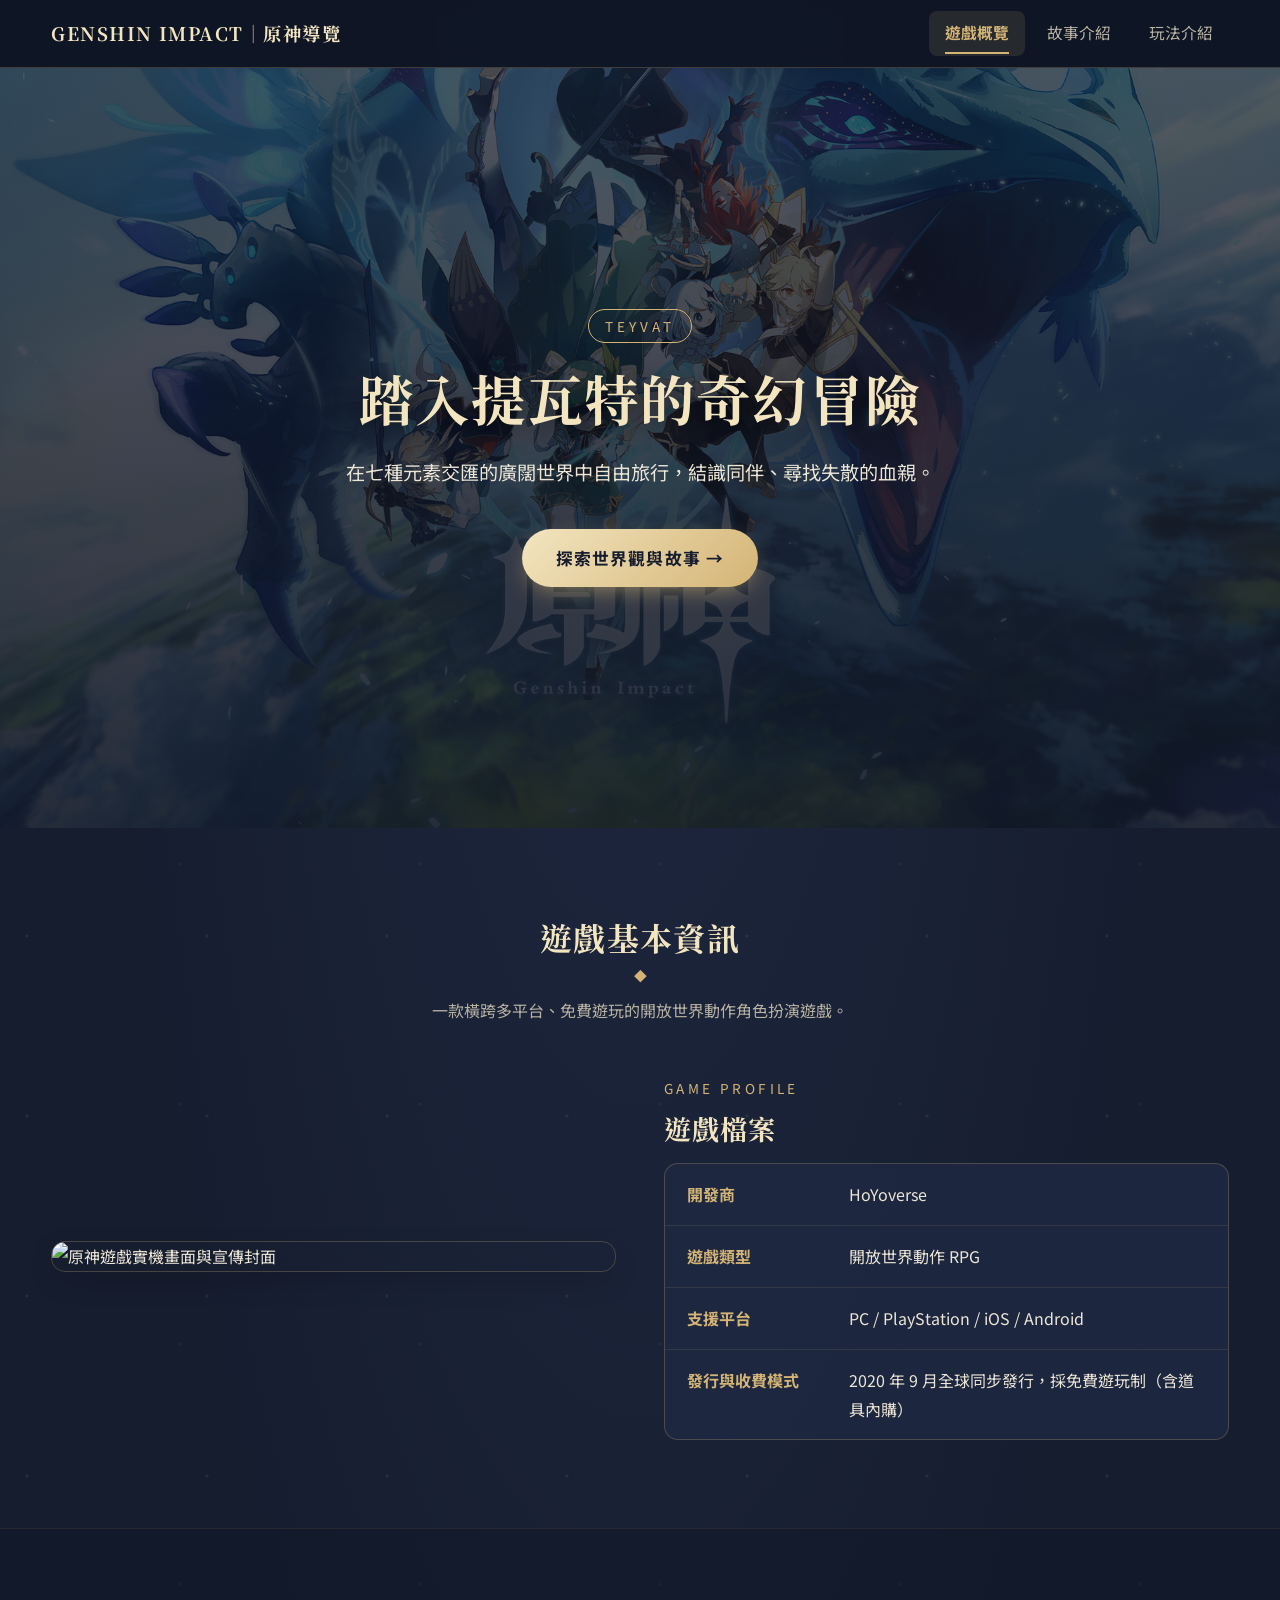
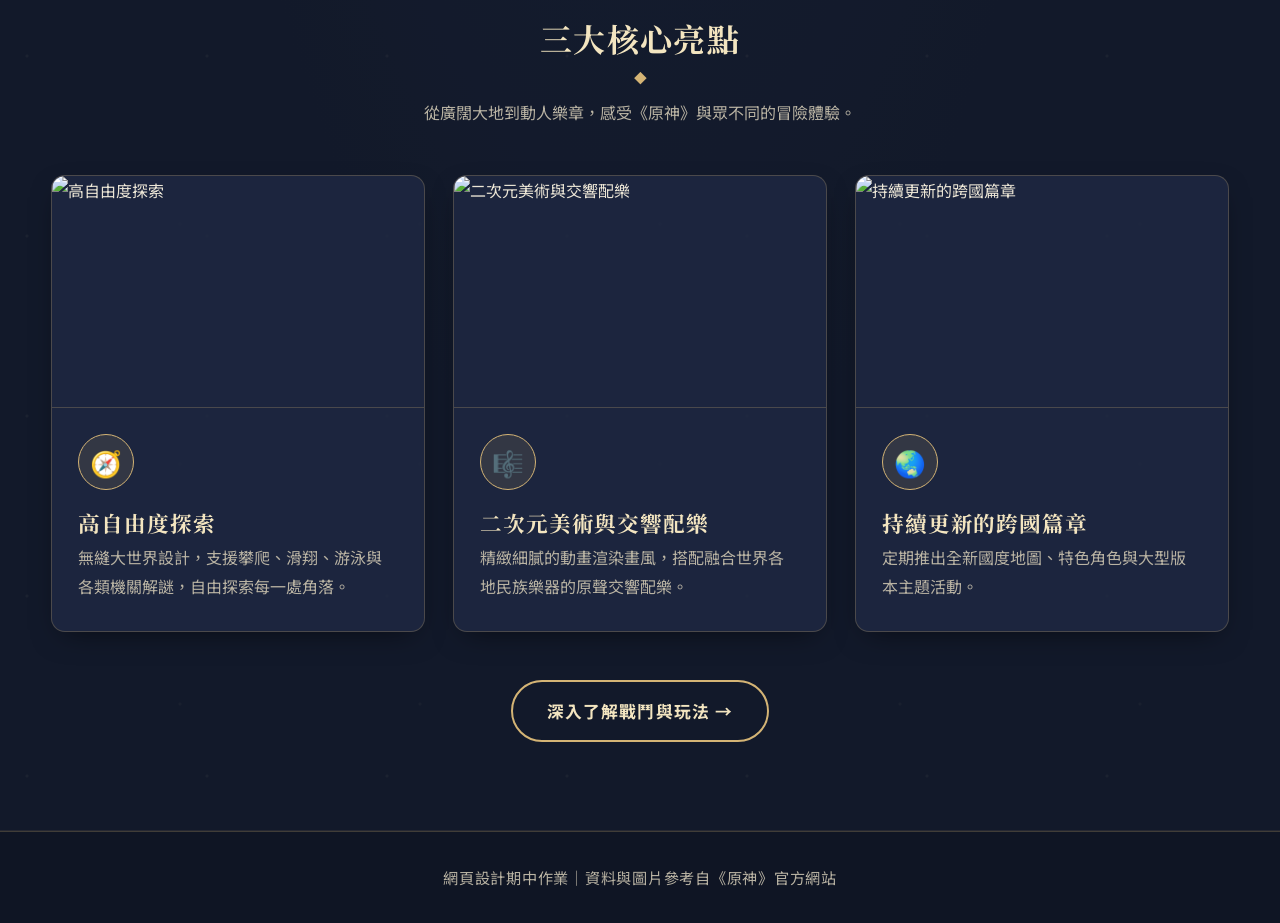
==== index.html @ 0535ddf6 "Add files via upload" ====
<!DOCTYPE html>
<html lang="zh-Hant">
<head>
  <meta charset="UTF-8">
  <meta name="viewport" content="width=device-width, initial-scale=1.0">
  <title>遊戲概覽｜GENSHIN IMPACT 原神導覽</title>
  <meta name="description" content="《原神》遊戲概覽：踏入提瓦特的奇幻冒險，認識遊戲基本資訊與三大核心亮點。">
  <!-- 網頁字型 -->
  <link rel="preconnect" href="https://fonts.googleapis.com">
  <link rel="preconnect" href="https://fonts.gstatic.com" crossorigin>
  <link href="https://fonts.googleapis.com/css2?family=Noto+Sans+TC:wght@400;700&family=Noto+Serif+TC:wght@600;700&display=swap" rel="stylesheet">
  <!-- 全站共用樣式表 -->
  <link rel="stylesheet" href="style.css">
</head>
<body>

  <!-- ===== 頂部導覽列（三頁共用） ===== -->
  <header class="navbar">
    <div class="container">
      <a href="index.html" class="nav-logo">GENSHIN IMPACT<span>｜</span>原神導覽</a>
      <nav>
        <ul class="nav-links">
          <li><a href="index.html" class="active">遊戲概覽</a></li>
          <li><a href="story.html">故事介紹</a></li>
          <li><a href="gameplay.html">玩法介紹</a></li>
        </ul>
      </nav>
    </div>
  </header>

  <main>

    <!-- ===== 區塊 1：主視覺區 Hero Banner ===== -->
    <!-- 圖片用途：首頁滿版主視覺背景圖（設定於 style.css 的 .hero，可替換為 images/hero.jpg） -->
    <section class="hero">
      <div class="hero-content">
        <span class="hero-tag">TEYVAT</span>
        <h1>踏入提瓦特的奇幻冒險</h1>
        <p>在七種元素交匯的廣闊世界中自由旅行，結識同伴、尋找失散的血親。</p>
        <!-- 跳轉按鈕 1：前往故事介紹 -->
        <a href="story.html" class="btn btn-primary">探索世界觀與故事 →</a>
      </div>
    </section>

    <!-- ===== 區塊 2：基本資訊卡 ===== -->
    <section class="section">
      <div class="container">
        <h2 class="section-title">遊戲基本資訊</h2>
        <p class="section-desc">一款橫跨多平台、免費遊玩的開放世界動作角色扮演遊戲。</p>

        <div class="split">
          <div class="split-media">
            <!-- 圖片用途：遊戲實機畫面／宣傳封面圖（可替換為 images/cover.jpg） -->
            <img src="C:\Users\Administrator\Desktop\genshin-site\image\1.jpg" alt="原神遊戲實機畫面與宣傳封面">
          </div>
          <div class="split-text">
            <span class="label">GAME PROFILE</span>
            <h3>遊戲檔案</h3>
            <ul class="info-list">
              <li><span class="info-key">開發商</span><span>HoYoverse</span></li>
              <li><span class="info-key">遊戲類型</span><span>開放世界動作 RPG</span></li>
              <li><span class="info-key">支援平台</span><span>PC / PlayStation / iOS / Android</span></li>
              <li><span class="info-key">發行與收費模式</span><span>2020 年 9 月全球同步發行，採免費遊玩制（含道具內購）</span></li>
            </ul>
          </div>
        </div>
      </div>
    </section>

    <!-- ===== 區塊 3：遊戲三大核心亮點 ===== -->
    <section class="section section-alt">
      <div class="container">
        <h2 class="section-title">三大核心亮點</h2>
        <p class="section-desc">從廣闊大地到動人樂章，感受《原神》與眾不同的冒險體驗。</p>

        <div class="grid grid-3">
          <!-- 卡片 1 -->
          <article class="card">
            <!-- 圖片用途：高自由度探索示意圖（可替換為 images/explore.jpg） -->
            <img src="C:\Users\Administrator\Desktop\genshin-site\image\2.jpg" alt="高自由度探索">
            <div class="card-body">
              <div class="card-icon">🧭</div>
              <h3>高自由度探索</h3>
              <p>無縫大世界設計，支援攀爬、滑翔、游泳與各類機關解謎，自由探索每一處角落。</p>
            </div>
          </article>

          <!-- 卡片 2 -->
          <article class="card">
            <!-- 圖片用途：美術與配樂示意圖（可替換為 images/art-music.jpg） -->
            <img src="C:\Users\Administrator\Desktop\genshin-site\image\3.png" alt="二次元美術與交響配樂">
            <div class="card-body">
              <div class="card-icon">🎼</div>
              <h3>二次元美術與交響配樂</h3>
              <p>精緻細膩的動畫渲染畫風，搭配融合世界各地民族樂器的原聲交響配樂。</p>
            </div>
          </article>

          <!-- 卡片 3 -->
          <article class="card">
            <!-- 圖片用途：版本更新示意圖（可替換為 images/update.jpg） -->
            <img src="C:\Users\Administrator\Desktop\genshin-site\image\4.jpg" alt="持續更新的跨國篇章">
            <div class="card-body">
              <div class="card-icon">🌏</div>
              <h3>持續更新的跨國篇章</h3>
              <p>定期推出全新國度地圖、特色角色與大型版本主題活動。</p>
            </div>
          </article>
        </div>

        <!-- 跳轉按鈕 2：前往玩法介紹 -->
        <div class="btn-center">
          <a href="gameplay.html" class="btn btn-secondary">深入了解戰鬥與玩法 →</a>
        </div>
      </div>
    </section>

  </main>

  <!-- ===== 頁尾（三頁共用） ===== -->
  <footer class="footer">
    <div class="container">
      <p>網頁設計期中作業｜資料與圖片參考自《原神》官方網站</p>
    </div>
  </footer>

</body>
</html>
---- style.css ----
/* =========================================================
   GENSHIN IMPACT｜原神導覽 — 全站共用樣式表 style.css
   配色：深星空藍 #161d2f / #1f2942  ＋ 香檳金 #d4b475 / #f3e5c0
   ========================================================= */

/* ---------- 1. 色彩與基本變數 ---------- */
:root {
  --navy-900: #0f1524;
  --navy-800: #161d2f;
  --navy-700: #1f2942;
  --navy-600: #2a3656;
  --gold-500: #d4b475;
  --gold-300: #e6cf9c;
  --gold-100: #f3e5c0;
  --text-main: #ece6d6;
  --text-soft: #b9b3a3;
  --card-bg: rgba(31, 41, 66, 0.85);
  --card-border: rgba(212, 180, 117, 0.25);
  --shadow-card: 0 10px 30px -12px rgba(0, 0, 0, 0.6);
  --shadow-glow: 0 0 0 1px rgba(212, 180, 117, 0.5), 0 14px 36px -10px rgba(212, 180, 117, 0.35);
  --radius: 14px;
  --nav-height: 68px;
  --font-serif: "Noto Serif TC", "Songti TC", serif;
  --font-sans: "Noto Sans TC", "PingFang TC", "Microsoft JhengHei", sans-serif;
  --transition: all 0.3s ease;
}

/* ---------- 2. 全域重置 ---------- */
*,
*::before,
*::after {
  box-sizing: border-box;
  margin: 0;
  padding: 0;
}

html {
  scroll-behavior: smooth;
}

body {
  font-family: var(--font-sans);
  line-height: 1.8;
  color: var(--text-main);
  background-color: var(--navy-800);
  /* 星空點點背景 */
  background-image:
    radial-gradient(circle at 15% 20%, rgba(243, 229, 192, 0.08) 0 1px, transparent 2px),
    radial-gradient(circle at 75% 60%, rgba(243, 229, 192, 0.06) 0 1px, transparent 2px),
    radial-gradient(ellipse at top, var(--navy-700), var(--navy-800) 60%);
  background-size: 180px 180px, 240px 240px, 100% 100%;
  padding-top: var(--nav-height);
}

img {
  display: block;
  max-width: 100%;
  height: auto;
}

a {
  color: inherit;
  text-decoration: none;
}

h1,
h2,
h3 {
  font-family: var(--font-serif);
  line-height: 1.35;
  letter-spacing: 0.04em;
}

.container {
  width: min(1180px, 92%);
  margin: 0 auto;
}

/* ---------- 3. 頂部導覽列 Navbar（三頁共用） ---------- */
.navbar {
  position: fixed;
  top: 0;
  left: 0;
  right: 0;
  z-index: 100;
  height: var(--nav-height);
  background: rgba(15, 21, 36, 0.92);
  backdrop-filter: blur(8px);
  border-bottom: 1px solid var(--card-border);
}

.navbar .container {
  height: 100%;
  display: flex;
  align-items: center;
  justify-content: space-between;
  gap: 16px;
}

.nav-logo {
  font-family: var(--font-serif);
  font-weight: 700;
  font-size: 1.15rem;
  letter-spacing: 0.08em;
  color: var(--gold-100);
  white-space: nowrap;
  transition: var(--transition);
}

.nav-logo span {
  color: var(--gold-500);
}

.nav-logo:hover {
  color: var(--gold-500);
  text-shadow: 0 0 12px rgba(212, 180, 117, 0.6);
}

.nav-links {
  list-style: none;
  display: flex;
  gap: 6px;
}

.nav-links a {
  position: relative;
  display: inline-block;
  padding: 8px 16px;
  border-radius: 8px;
  font-size: 0.98rem;
  color: var(--text-soft);
  transition: var(--transition);
}

.nav-links a::after {
  content: "";
  position: absolute;
  left: 16px;
  right: 16px;
  bottom: 2px;
  height: 2px;
  background: var(--gold-500);
  transform: scaleX(0);
  transition: transform 0.3s ease;
}

.nav-links a:hover {
  color: var(--gold-100);
  background: rgba(212, 180, 117, 0.08);
}

/* 目前所在頁面 */
.nav-links a.active {
  color: var(--gold-500);
  font-weight: 700;
  background: rgba(212, 180, 117, 0.12);
}

.nav-links a.active::after,
.nav-links a:hover::after {
  transform: scaleX(1);
}

/* ---------- 4. 按鈕 ---------- */
.btn {
  display: inline-block;
  padding: 14px 34px;
  border-radius: 999px;
  font-weight: 700;
  font-size: 1.05rem;
  letter-spacing: 0.06em;
  cursor: pointer;
  transition: var(--transition);
}

.btn-primary {
  color: var(--navy-800);
  background: linear-gradient(135deg, var(--gold-100), var(--gold-500));
  box-shadow: 0 8px 24px -8px rgba(212, 180, 117, 0.7);
}

.btn-primary:hover {
  transform: translateY(-3px);
  box-shadow: 0 0 24px rgba(243, 229, 192, 0.55), 0 12px 30px -8px rgba(212, 180, 117, 0.8);
}

.btn-secondary {
  color: var(--gold-100);
  border: 2px solid var(--gold-500);
  background: transparent;
}

.btn-secondary:hover {
  color: var(--navy-800);
  background: var(--gold-500);
  transform: translateY(-3px);
  box-shadow: 0 0 22px rgba(212, 180, 117, 0.5);
}

.btn-center {
  text-align: center;
  margin-top: 48px;
}

/* ---------- 5. 區塊通用 ---------- */
.section {
  padding: 88px 0;
}

.section-alt {
  background: rgba(15, 21, 36, 0.45);
  border-top: 1px solid rgba(212, 180, 117, 0.1);
  border-bottom: 1px solid rgba(212, 180, 117, 0.1);
}

.section-title {
  text-align: center;
  font-size: 2rem;
  color: var(--gold-100);
  margin-bottom: 12px;
}

.section-title::after {
  content: "◆";
  display: block;
  margin-top: 8px;
  font-size: 0.8rem;
  color: var(--gold-500);
  letter-spacing: 0;
}

.section-desc {
  text-align: center;
  color: var(--text-soft);
  max-width: 680px;
  margin: 0 auto 48px;
}

/* ---------- 6. 主視覺 Hero Banner（index.html） ---------- */
.hero {
  position: relative;
  min-height: min(calc(100vh - var(--nav-height)), 760px);
  display: flex;
  align-items: center;
  justify-content: center;
  text-align: center;
  /* 背景圖：可替換為本地圖片，例如 url("images/hero.jpg") */
  background: url(./image/1.jpg) center / cover no-repeat;
}

/* 深色半透明遮罩 */
.hero::before {
  content: "";
  position: absolute;
  inset: 0;
  background: linear-gradient(180deg, rgba(15, 21, 36, 0.7), rgba(15, 21, 36, 0.9));
}

.hero-content {
  position: relative;
  z-index: 1;
  padding: 40px 20px;
  max-width: 820px;
}

.hero-tag {
  display: inline-block;
  margin-bottom: 18px;
  padding: 4px 16px;
  border: 1px solid var(--gold-500);
  border-radius: 999px;
  font-size: 0.85rem;
  letter-spacing: 0.3em;
  color: var(--gold-500);
}

.hero h1 {
  font-size: 3.4rem;
  color: var(--gold-100);
  text-shadow: 0 4px 24px rgba(0, 0, 0, 0.6);
  margin-bottom: 20px;
}

.hero p {
  font-size: 1.2rem;
  color: var(--text-main);
  margin-bottom: 40px;
}

/* ---------- 7. 頁面標題區 Page Header（story / gameplay） ---------- */
.page-header {
  position: relative;
  padding: 110px 0 90px;
  text-align: center;
  background-position: center;
  background-size: cover;
}

.page-header::before {
  content: "";
  position: absolute;
  inset: 0;
  background: linear-gradient(180deg, rgba(15, 21, 36, 0.72), rgba(22, 29, 47, 0.95));
}

.page-header .container {
  position: relative;
  z-index: 1;
}

.page-header h1 {
  font-size: 2.6rem;
  color: var(--gold-100);
  margin-bottom: 16px;
}

.page-header p {
  font-size: 1.15rem;
  color: var(--text-soft);
  max-width: 720px;
  margin: 0 auto;
}

.page-header .quote {
  font-family: var(--font-serif);
  font-style: italic;
  color: var(--gold-300);
}

/* 頁首背景圖：可替換為本地圖片 */
.header-story {
  background-image: url(./image/6.jpg);
}

.header-gameplay {
  background-image: url(./image/13.jpg);
}

/* ---------- 8. 左右圖文並排 ---------- */
.split {
  display: grid;
  grid-template-columns: 1fr 1fr;
  gap: 48px;
  align-items: center;
}

.split + .split {
  margin-top: 64px;
}

/* 交錯排列：圖片放右邊 */
.split.reverse .split-media {
  order: 2;
}

.split-media img {
  width: 100%;
  border-radius: var(--radius);
  border: 1px solid var(--card-border);
  box-shadow: var(--shadow-card);
  transition: var(--transition);
}

.split-media img:hover {
  transform: scale(1.02);
  box-shadow: var(--shadow-glow);
}

.split-text h2,
.split-text h3 {
  color: var(--gold-100);
  font-size: 1.7rem;
  margin-bottom: 16px;
}

.split-text p {
  color: var(--text-main);
  margin-bottom: 14px;
}

.split-text .label {
  display: inline-block;
  margin-bottom: 10px;
  font-size: 0.85rem;
  letter-spacing: 0.25em;
  color: var(--gold-500);
}

/* 基本資訊清單 */
.info-list {
  list-style: none;
  border: 1px solid var(--card-border);
  border-radius: var(--radius);
  overflow: hidden;
  background: var(--card-bg);
}

.info-list li {
  display: grid;
  grid-template-columns: 150px 1fr;
  gap: 12px;
  padding: 16px 22px;
  border-bottom: 1px solid rgba(212, 180, 117, 0.12);
  transition: var(--transition);
}

.info-list li:last-child {
  border-bottom: none;
}

.info-list li:hover {
  background: rgba(212, 180, 117, 0.07);
}

.info-list .info-key {
  color: var(--gold-500);
  font-weight: 700;
}

/* ---------- 9. 卡片網格 ---------- */
.grid {
  display: grid;
  gap: 28px;
}

.grid-3 {
  grid-template-columns: repeat(3, 1fr);
}

.grid-2 {
  grid-template-columns: repeat(2, 1fr);
}

.card {
  background: var(--card-bg);
  border: 1px solid var(--card-border);
  border-radius: var(--radius);
  box-shadow: var(--shadow-card);
  overflow: hidden;
  transition: var(--transition);
  display: flex;
  flex-direction: column;
}

.card:hover {
  transform: translateY(-6px);
  box-shadow: var(--shadow-glow);
  border-color: var(--gold-500);
}

.card img {
  width: 100%;
  aspect-ratio: 16 / 10;
  object-fit: cover;
  border-bottom: 1px solid var(--card-border);
}

.card-body {
  padding: 26px 26px 30px;
  flex: 1;
}

.card-body h3 {
  color: var(--gold-100);
  font-size: 1.35rem;
  margin-bottom: 6px;
}

.card-sub {
  display: block;
  margin-bottom: 12px;
  font-size: 0.9rem;
  letter-spacing: 0.12em;
  color: var(--gold-500);
}

.card-body p {
  color: var(--text-soft);
}

/* 亮點卡片的序號圖示 */
.card-icon {
  width: 56px;
  height: 56px;
  display: grid;
  place-items: center;
  margin-bottom: 18px;
  border-radius: 50%;
  font-size: 1.6rem;
  background: rgba(212, 180, 117, 0.12);
  border: 1px solid var(--gold-500);
  transition: var(--transition);
}

.card:hover .card-icon {
  background: var(--gold-500);
  box-shadow: 0 0 18px rgba(212, 180, 117, 0.6);
}

/* 等高卡片（gameplay 2x2） */
.feature-card .card-body {
  display: flex;
  flex-direction: column;
}

/* ---------- 10. 元素徽章 Badge ---------- */
.badge-row {
  display: flex;
  flex-wrap: wrap;
  justify-content: center;
  gap: 14px;
  margin-bottom: 56px;
}

.badge {
  display: inline-flex;
  align-items: center;
  gap: 8px;
  padding: 10px 24px;
  border-radius: 999px;
  font-weight: 700;
  font-size: 1.05rem;
  color: #fff;
  border: 1px solid rgba(255, 255, 255, 0.25);
  text-shadow: 0 1px 3px rgba(0, 0, 0, 0.4);
  transition: var(--transition);
  cursor: default;
}

.badge:hover {
  transform: translateY(-4px) scale(1.05);
  filter: brightness(1.15);
}

.badge-pyro    { background: linear-gradient(135deg, #ff7b4a, #e2432b); box-shadow: 0 6px 18px -6px #e2432b; }
.badge-hydro   { background: linear-gradient(135deg, #3fb5ff, #1e6fd9); box-shadow: 0 6px 18px -6px #1e6fd9; }
.badge-anemo   { background: linear-gradient(135deg, #6fe3c8, #22a88f); box-shadow: 0 6px 18px -6px #22a88f; }
.badge-electro { background: linear-gradient(135deg, #c58cff, #8a45e6); box-shadow: 0 6px 18px -6px #8a45e6; }
.badge-dendro  { background: linear-gradient(135deg, #a6e04a, #4caf2d); box-shadow: 0 6px 18px -6px #4caf2d; }
.badge-cryo    { background: linear-gradient(135deg, #b8f1ff, #5cc4e6); box-shadow: 0 6px 18px -6px #5cc4e6; color: #10304a; text-shadow: none; }
.badge-geo     { background: linear-gradient(135deg, #f7d070, #c99227); box-shadow: 0 6px 18px -6px #c99227; color: #3a2a08; text-shadow: none; }

/* ---------- 11. 元素反應表格 ---------- */
.table-wrap {
  overflow-x: auto;
  border-radius: var(--radius);
  border: 1px solid var(--card-border);
  box-shadow: var(--shadow-card);
}

.reaction-table {
  width: 100%;
  min-width: 600px;
  border-collapse: collapse;
  background: var(--card-bg);
}

.reaction-table caption {
  caption-side: top;
  padding: 18px;
  font-family: var(--font-serif);
  font-size: 1.3rem;
  color: var(--gold-100);
  background: var(--navy-900);
}

.reaction-table th,
.reaction-table td {
  padding: 16px 22px;
  text-align: left;
  border-bottom: 1px solid rgba(212, 180, 117, 0.12);
}

.reaction-table thead th {
  background: linear-gradient(135deg, var(--gold-100), var(--gold-500));
  color: var(--navy-800);
  font-weight: 700;
  letter-spacing: 0.1em;
}

/* 隔行變色 */
.reaction-table tbody tr:nth-child(even) {
  background: rgba(15, 21, 36, 0.5);
}

.reaction-table tbody tr {
  transition: var(--transition);
}

/* hover 效果 */
.reaction-table tbody tr:hover {
  background: rgba(212, 180, 117, 0.14);
}

.reaction-table td:first-child {
  font-weight: 700;
  color: var(--gold-500);
  white-space: nowrap;
}

.reaction-table td:nth-child(2) {
  white-space: nowrap;
}

.el-pyro    { color: #ff8a5c; font-weight: 700; }
.el-hydro   { color: #5cc0ff; font-weight: 700; }
.el-electro { color: #c99bff; font-weight: 700; }
.el-dendro  { color: #a6e04a; font-weight: 700; }
.el-cryo    { color: #a8ecff; font-weight: 700; }

/* ---------- 12. 頁尾 Footer（三頁共用） ---------- */
.footer {
  padding: 32px 0;
  text-align: center;
  background: var(--navy-900);
  border-top: 1px solid var(--card-border);
  color: var(--text-soft);
  font-size: 0.95rem;
  letter-spacing: 0.05em;
}

/* ---------- 13. 響應式設計 @media ---------- */
/* 平板 */
@media (max-width: 992px) {
  .grid-3 {
    grid-template-columns: repeat(2, 1fr);
  }

  .hero h1 {
    font-size: 2.7rem;
  }

  .split {
    gap: 32px;
  }
}

/* 手機 */
@media (max-width: 768px) {
  :root {
    --nav-height: 108px;
  }

  .navbar .container {
    flex-direction: column;
    justify-content: center;
    gap: 6px;
  }

  .nav-logo {
    font-size: 1rem;
  }

  .nav-links a {
    padding: 6px 12px;
    font-size: 0.92rem;
  }

  .section {
    padding: 64px 0;
  }

  .section-title {
    font-size: 1.6rem;
  }

  .hero {
    min-height: 78vh;
  }

  .hero h1 {
    font-size: 2rem;
  }

  .hero p {
    font-size: 1.02rem;
  }

  .page-header {
    padding: 72px 0 60px;
  }

  .page-header h1 {
    font-size: 1.8rem;
  }

  /* 左右並排 → 上下堆疊 */
  .split {
    grid-template-columns: 1fr;
  }

  .split.reverse .split-media {
    order: 0;
  }

  .grid-3,
  .grid-2 {
    grid-template-columns: 1fr;
  }

  .info-list li {
    grid-template-columns: 1fr;
    gap: 2px;
  }

  .btn {
    padding: 12px 26px;
    font-size: 0.98rem;
  }
}

/* 小螢幕手機 */
@media (max-width: 400px) {
  .nav-links {
    gap: 2px;
  }

  .nav-links a {
    padding: 6px 8px;
    font-size: 0.86rem;
  }

  .badge {
    padding: 8px 18px;
    font-size: 0.95rem;
  }
}
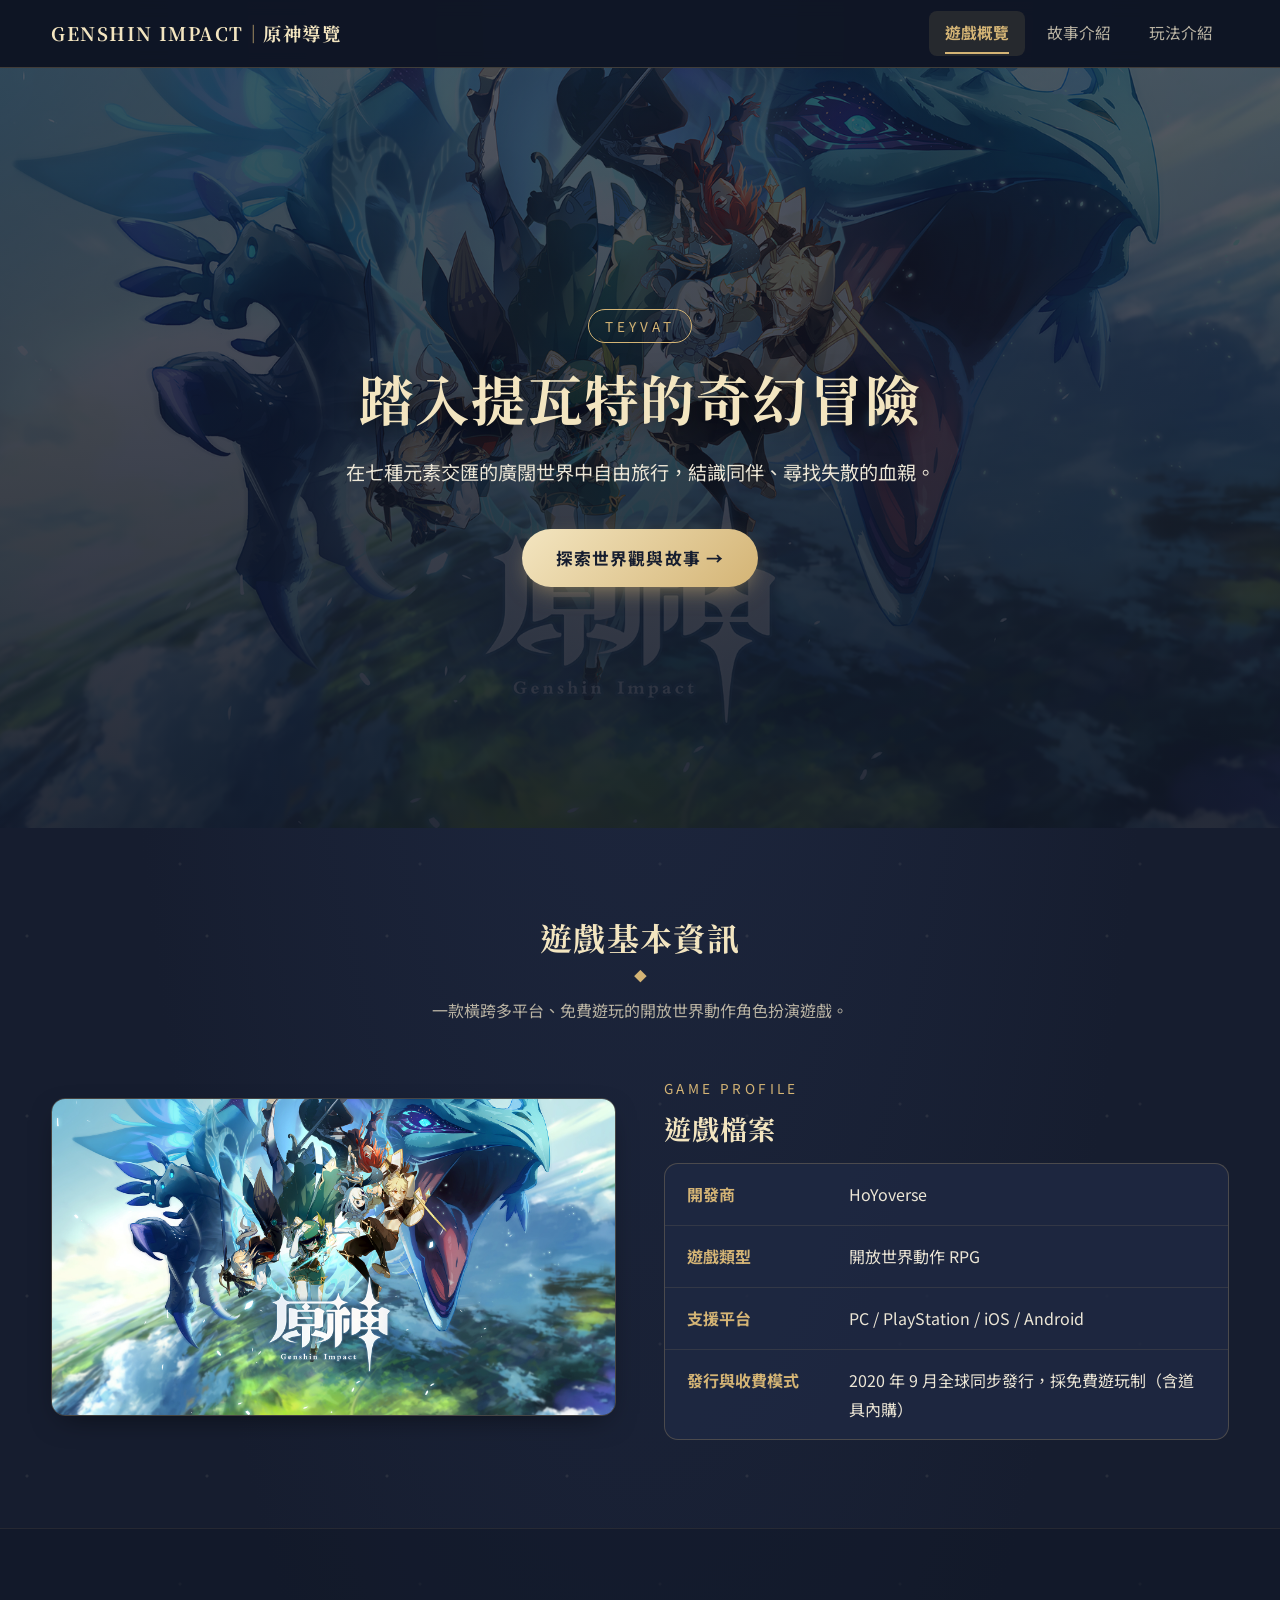
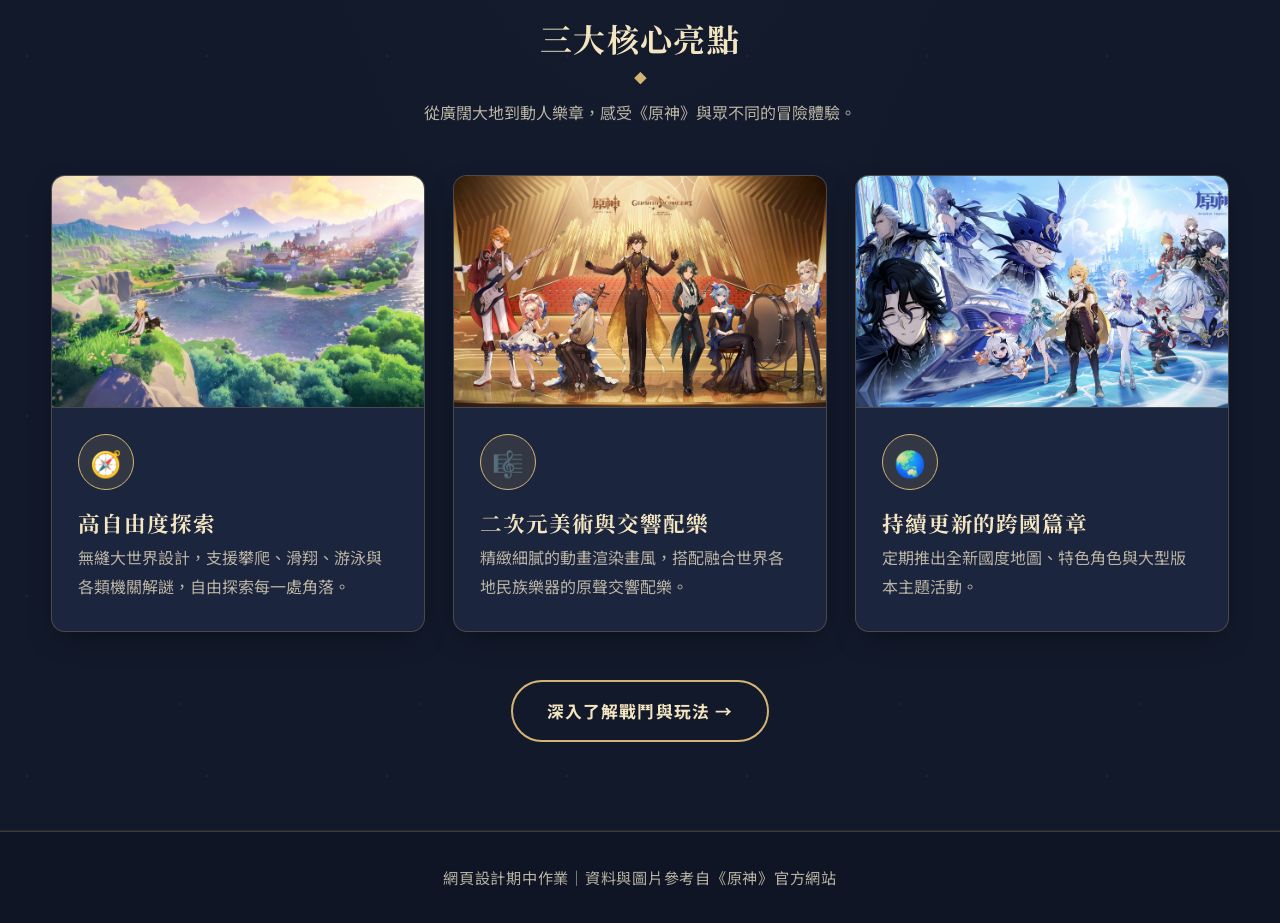
==== commit f19daa1e: "Add files via upload" ====
--- a/index.html
+++ b/index.html
@@ -51,7 +51,7 @@
         <div class="split">
           <div class="split-media">
             <!-- 圖片用途：遊戲實機畫面／宣傳封面圖（可替換為 images/cover.jpg） -->
-            <img src="C:\Users\Administrator\Desktop\genshin-site\image\1.jpg" alt="原神遊戲實機畫面與宣傳封面">
+            <img src="image\1.jpg" alt="原神遊戲實機畫面與宣傳封面">
           </div>
           <div class="split-text">
             <span class="label">GAME PROFILE</span>
@@ -77,7 +77,7 @@
           <!-- 卡片 1 -->
           <article class="card">
             <!-- 圖片用途：高自由度探索示意圖（可替換為 images/explore.jpg） -->
-            <img src="C:\Users\Administrator\Desktop\genshin-site\image\2.jpg" alt="高自由度探索">
+            <img src="image\2.jpg" alt="高自由度探索">
             <div class="card-body">
               <div class="card-icon">🧭</div>
               <h3>高自由度探索</h3>
@@ -88,7 +88,7 @@
           <!-- 卡片 2 -->
           <article class="card">
             <!-- 圖片用途：美術與配樂示意圖（可替換為 images/art-music.jpg） -->
-            <img src="C:\Users\Administrator\Desktop\genshin-site\image\3.png" alt="二次元美術與交響配樂">
+            <img src="image\3.png" alt="二次元美術與交響配樂">
             <div class="card-body">
               <div class="card-icon">🎼</div>
               <h3>二次元美術與交響配樂</h3>
@@ -99,7 +99,7 @@
           <!-- 卡片 3 -->
           <article class="card">
             <!-- 圖片用途：版本更新示意圖（可替換為 images/update.jpg） -->
-            <img src="C:\Users\Administrator\Desktop\genshin-site\image\4.jpg" alt="持續更新的跨國篇章">
+            <img src="image\4.jpg" alt="持續更新的跨國篇章">
             <div class="card-body">
               <div class="card-icon">🌏</div>
               <h3>持續更新的跨國篇章</h3>
